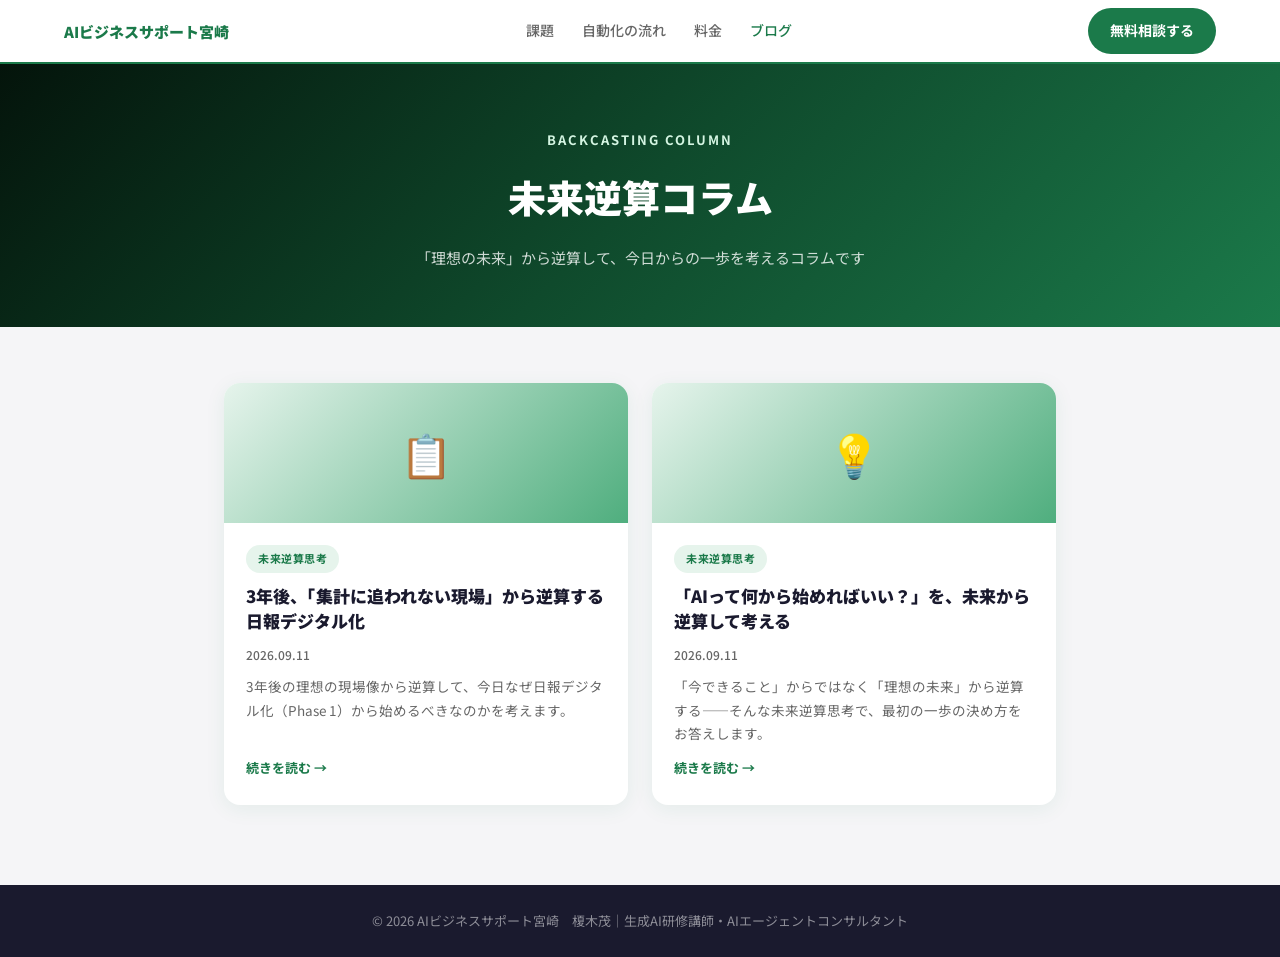
==== blog/index.html @ d74775a8 "ブログ機能を追加し、サイト配色をグリーン基調に変更 未来逆算思考をテーマにしたコラム記事2本とブログ一覧ページを追加。 トップページのブランドカラーもピンクからグリーンに統一。  Co-Authore" ====
<!DOCTYPE html>
<html lang="ja">
<head>
  <meta charset="UTF-8">
  <meta name="viewport" content="width=device-width, initial-scale=1.0">
  <title>未来逆算コラム｜AIビジネスサポート宮崎</title>
  <meta name="description" content="理想の未来から逆算して、今日からの業務改善の一歩を考えるコラムです。AIビジネスサポート宮崎 榎木茂｜宮崎・都城">
  <link rel="preconnect" href="https://fonts.googleapis.com">
  <link href="https://fonts.googleapis.com/css2?family=Noto+Sans+JP:wght@400;500;700;900&display=swap" rel="stylesheet">
  <style>
    :root {
      --brand: #1b7a4a;
      --brand2: #4fae7e;
      --light: #e6f4ec;
      --dark: #1a1a2e;
      --gray: #f5f5f7;
      --text: #333;
      --text2: #666;
    }
    * { margin: 0; padding: 0; box-sizing: border-box; }
    body { font-family: 'Noto Sans JP', sans-serif; color: var(--text); line-height: 1.8; background: var(--gray); }

    nav {
      position: sticky; top: 0; z-index: 100;
      background: rgba(255,255,255,0.95); backdrop-filter: blur(10px);
      border-bottom: 2px solid var(--brand);
      padding: 0 5%; display: flex; align-items: center; justify-content: space-between; height: 64px;
    }
    .nav-logo { font-weight: 900; font-size: 15px; color: var(--brand); text-decoration: none; }
    .nav-links { display: flex; gap: 28px; }
    .nav-links a { text-decoration: none; color: var(--text2); font-size: 14px; font-weight: 500; transition: color .2s; }
    .nav-links a:hover, .nav-links a.active { color: var(--brand); }
    .nav-cta {
      background: var(--brand); color: #fff; padding: 10px 22px; border-radius: 999px;
      text-decoration: none; font-size: 14px; font-weight: 700; transition: opacity .2s;
    }
    .nav-cta:hover { opacity: .85; }

    .blog-hero {
      background: linear-gradient(135deg, #04140b 0%, #0f4a2c 50%, #1b7a4a 100%);
      color: #fff; padding: 64px 5% 56px; text-align: center;
    }
    .blog-hero .section-label { color: #d4f5e2; }
    .blog-hero h1 { font-size: clamp(24px, 5vw, 38px); font-weight: 900; margin-bottom: 12px; }
    .blog-hero p { font-size: 15px; color: rgba(255,255,255,.8); }

    .section-label {
      text-align: center; font-size: 13px; font-weight: 700; color: var(--brand);
      letter-spacing: .15em; text-transform: uppercase; margin-bottom: 12px;
    }

    main { max-width: 960px; margin: 0 auto; padding: 56px 5% 80px; }

    .post-grid { display: grid; grid-template-columns: repeat(auto-fit, minmax(260px, 1fr)); gap: 24px; }
    .post-card {
      background: #fff; border-radius: 16px; overflow: hidden; text-decoration: none; color: inherit;
      box-shadow: 0 4px 20px rgba(27,122,74,.08); transition: transform .2s, box-shadow .2s;
      display: flex; flex-direction: column;
    }
    .post-card:hover { transform: translateY(-4px); box-shadow: 0 10px 30px rgba(27,122,74,.16); }
    .post-thumb {
      height: 140px; background: linear-gradient(135deg, var(--light), var(--brand2));
      display: flex; align-items: center; justify-content: center; font-size: 42px;
    }
    .post-body { padding: 22px 22px 26px; display: flex; flex-direction: column; gap: 10px; flex: 1; }
    .post-tag {
      align-self: flex-start; background: var(--light); color: var(--brand);
      font-size: 11px; font-weight: 700; letter-spacing: .05em; padding: 4px 12px; border-radius: 999px;
    }
    .post-title { font-size: 17px; font-weight: 900; color: var(--dark); line-height: 1.5; }
    .post-date { font-size: 12px; color: var(--text2); font-weight: 500; }
    .post-excerpt { font-size: 13.5px; color: var(--text2); line-height: 1.75; flex: 1; }
    .post-more { font-size: 13px; font-weight: 700; color: var(--brand); }

    footer {
      background: var(--dark); color: rgba(255,255,255,.5); text-align: center;
      padding: 24px 5%; font-size: 13px;
    }
    footer a { color: rgba(255,255,255,.7); }

    @media (max-width: 640px) {
      .nav-links { display: none; }
    }
  </style>
</head>
<body>

<!--
  記事の追加方法（今後、記事ファイルを増やすときのメモ）
  1. blog/posts/ に新しいHTMLファイルを作る（blog/posts/sample-post.html をコピーして編集するのが早い）
  2. このファイル（blog/index.html）の <div class="post-grid"> 内に
     <a class="post-card">...</a> ブロックを1つ追加し、posts/ファイル名.html にリンクする
  新しい記事ほど上（先頭）に追加する。
-->

<nav>
  <a href="../index.html" class="nav-logo">AIビジネスサポート宮崎</a>
  <div class="nav-links">
    <a href="../index.html#pain">課題</a>
    <a href="../index.html#solution">自動化の流れ</a>
    <a href="../index.html#pricing">料金</a>
    <a href="index.html" class="active">ブログ</a>
  </div>
  <a href="../index.html#cta" class="nav-cta">無料相談する</a>
</nav>

<section class="blog-hero">
  <div class="section-label">BACKCASTING COLUMN</div>
  <h1>未来逆算コラム</h1>
  <p>「理想の未来」から逆算して、今日からの一歩を考えるコラムです</p>
</section>

<main>
  <div class="post-grid">

    <a class="post-card" href="posts/aichokunyu-jireishoukai.html">
      <div class="post-thumb">📋</div>
      <div class="post-body">
        <span class="post-tag">未来逆算思考</span>
        <h2 class="post-title">3年後、「集計に追われない現場」から逆算する日報デジタル化</h2>
        <p class="post-date">2026.09.11</p>
        <p class="post-excerpt">3年後の理想の現場像から逆算して、今日なぜ日報デジタル化（Phase 1）から始めるべきなのかを考えます。</p>
        <span class="post-more">続きを読む →</span>
      </div>
    </a>

    <a class="post-card" href="posts/ai-hajimekata.html">
      <div class="post-thumb">💡</div>
      <div class="post-body">
        <span class="post-tag">未来逆算思考</span>
        <h2 class="post-title">「AIって何から始めればいい？」を、未来から逆算して考える</h2>
        <p class="post-date">2026.09.11</p>
        <p class="post-excerpt">「今できること」からではなく「理想の未来」から逆算する——そんな未来逆算思考で、最初の一歩の決め方をお答えします。</p>
        <span class="post-more">続きを読む →</span>
      </div>
    </a>

  </div>
</main>

<footer>
  <p>© 2026 AIビジネスサポート宮崎　榎木茂｜生成AI研修講師・AIエージェントコンサルタント</p>
</footer>

</body>
</html>
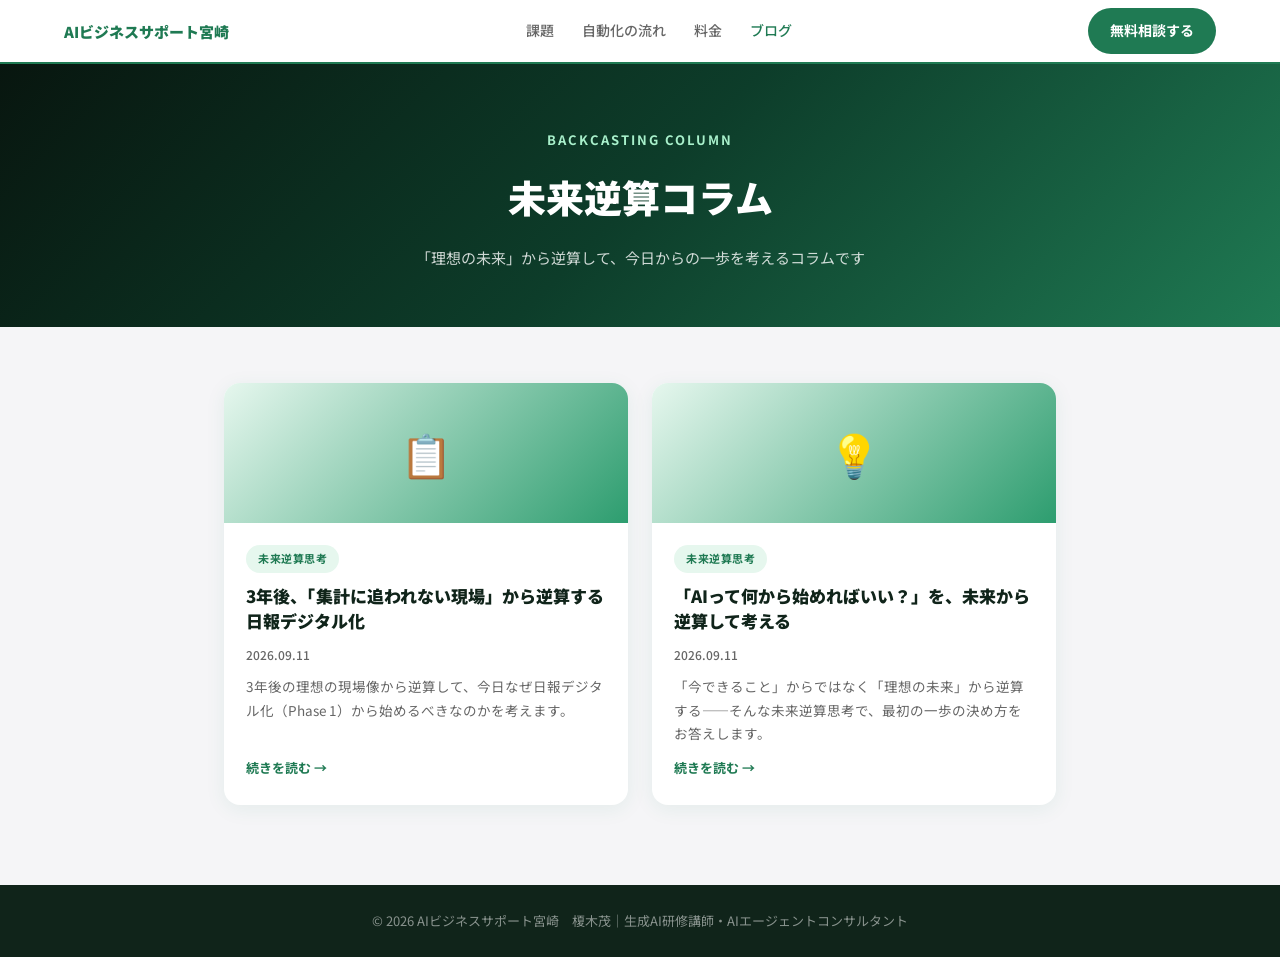
==== commit 45eb77a4: "リモートのLINE連携・構造化データ更新とブログ機能をマージ コンフリクトしたブランドカラーはリモート側の値（#1f7a53系）に統一し、 ブログ側の配色もそれに合わせて揃えた。  Co-Author" ====
--- a/blog/index.html
+++ b/blog/index.html
@@ -9,10 +9,10 @@
   <link href="https://fonts.googleapis.com/css2?family=Noto+Sans+JP:wght@400;500;700;900&display=swap" rel="stylesheet">
   <style>
     :root {
-      --brand: #1b7a4a;
-      --brand2: #4fae7e;
-      --light: #e6f4ec;
-      --dark: #1a1a2e;
+      --brand: #1f7a53;
+      --brand2: #2d9d6f;
+      --light: #e6f7ee;
+      --dark: #10241a;
       --gray: #f5f5f7;
       --text: #333;
       --text2: #666;
@@ -37,10 +37,10 @@
     .nav-cta:hover { opacity: .85; }
 
     .blog-hero {
-      background: linear-gradient(135deg, #04140b 0%, #0f4a2c 50%, #1b7a4a 100%);
+      background: linear-gradient(135deg, #08160f 0%, #0d3d2a 50%, #1f7a53 100%);
       color: #fff; padding: 64px 5% 56px; text-align: center;
     }
-    .blog-hero .section-label { color: #d4f5e2; }
+    .blog-hero .section-label { color: #a8f0cb; }
     .blog-hero h1 { font-size: clamp(24px, 5vw, 38px); font-weight: 900; margin-bottom: 12px; }
     .blog-hero p { font-size: 15px; color: rgba(255,255,255,.8); }
 
@@ -54,10 +54,10 @@
     .post-grid { display: grid; grid-template-columns: repeat(auto-fit, minmax(260px, 1fr)); gap: 24px; }
     .post-card {
       background: #fff; border-radius: 16px; overflow: hidden; text-decoration: none; color: inherit;
-      box-shadow: 0 4px 20px rgba(27,122,74,.08); transition: transform .2s, box-shadow .2s;
+      box-shadow: 0 4px 20px rgba(31,122,83,.08); transition: transform .2s, box-shadow .2s;
       display: flex; flex-direction: column;
     }
-    .post-card:hover { transform: translateY(-4px); box-shadow: 0 10px 30px rgba(27,122,74,.16); }
+    .post-card:hover { transform: translateY(-4px); box-shadow: 0 10px 30px rgba(31,122,83,.16); }
     .post-thumb {
       height: 140px; background: linear-gradient(135deg, var(--light), var(--brand2));
       display: flex; align-items: center; justify-content: center; font-size: 42px;
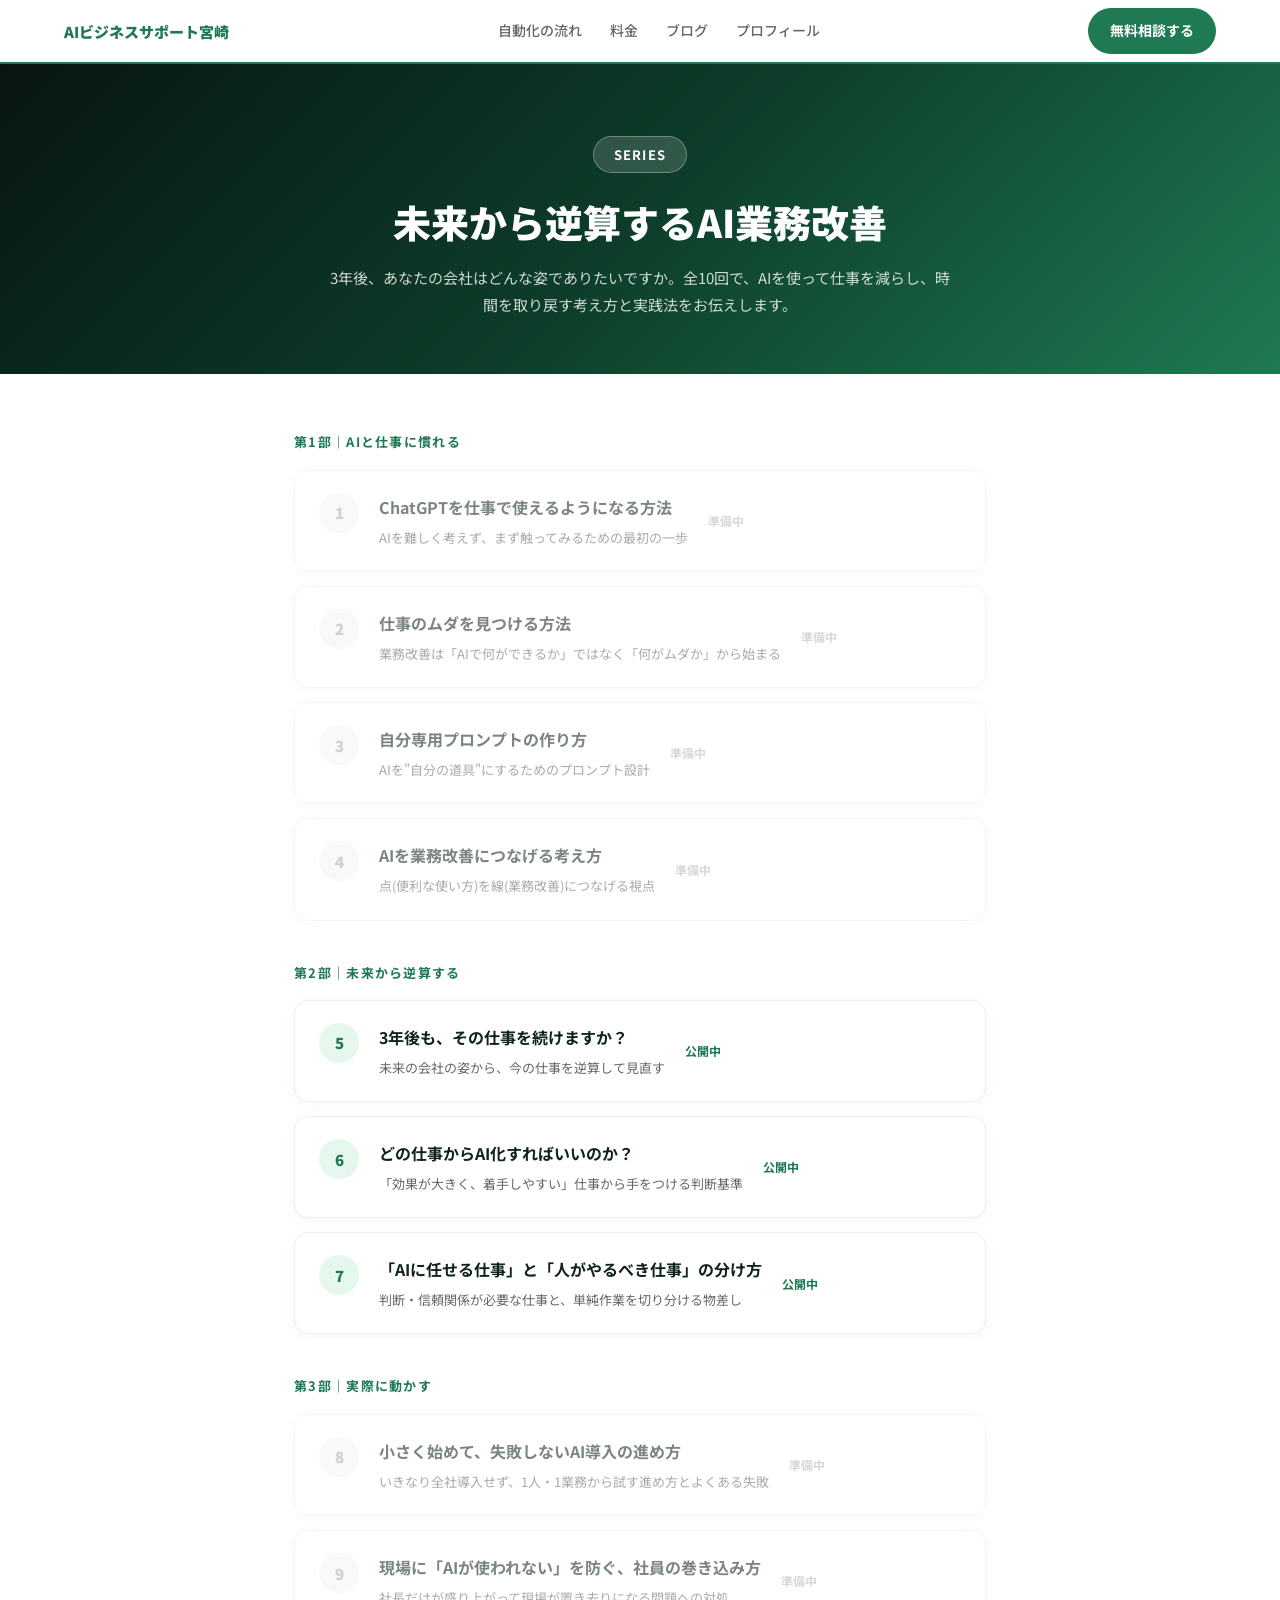
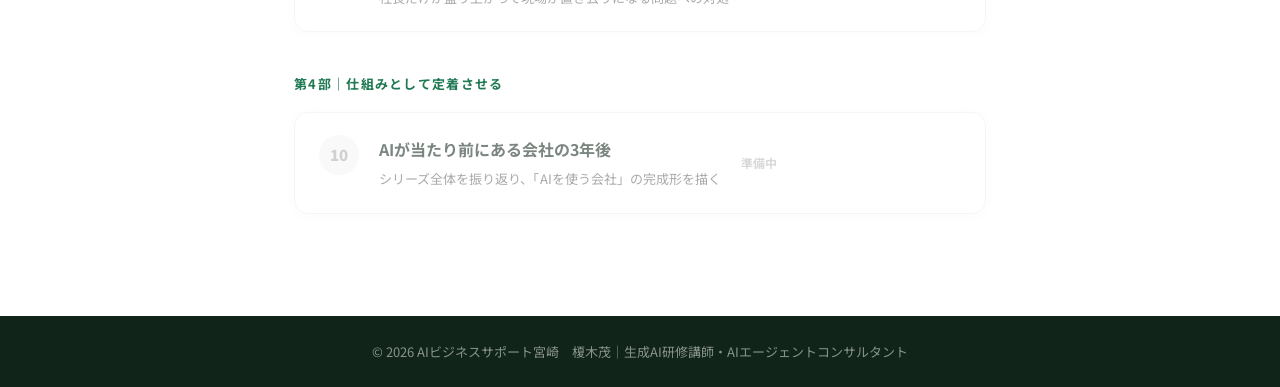
==== commit e5124475: "ブログ機能を追加し、シリーズ記事(第5〜7回)を公開 - /blog/ にシリーズ一覧ページと記事詳細ページを新設 - 第5回「3年後も、その仕事を続けますか？」 - 第6回「どの仕事からAI化すれば" ====
--- a/blog/index.html
+++ b/blog/index.html
@@ -3,8 +3,8 @@
 <head>
   <meta charset="UTF-8">
   <meta name="viewport" content="width=device-width, initial-scale=1.0">
-  <title>未来逆算コラム｜AIビジネスサポート宮崎</title>
-  <meta name="description" content="理想の未来から逆算して、今日からの業務改善の一歩を考えるコラムです。AIビジネスサポート宮崎 榎木茂｜宮崎・都城">
+  <title>ブログ｜AIビジネスサポート宮崎</title>
+  <meta name="description" content="未来から逆算するAI業務改善シリーズ。中小企業がAIで仕事を減らし、時間を取り戻すための考え方と実践法を、全10回でお伝えします。">
   <link rel="preconnect" href="https://fonts.googleapis.com">
   <link href="https://fonts.googleapis.com/css2?family=Noto+Sans+JP:wght@400;500;700;900&display=swap" rel="stylesheet">
   <style>
@@ -18,7 +18,7 @@
       --text2: #666;
     }
     * { margin: 0; padding: 0; box-sizing: border-box; }
-    body { font-family: 'Noto Sans JP', sans-serif; color: var(--text); line-height: 1.8; background: var(--gray); }
+    body { font-family: 'Noto Sans JP', sans-serif; color: var(--text); line-height: 1.8; background: #fff; }
 
     nav {
       position: sticky; top: 0; z-index: 100;
@@ -29,114 +29,164 @@
     .nav-logo { font-weight: 900; font-size: 15px; color: var(--brand); text-decoration: none; }
     .nav-links { display: flex; gap: 28px; }
     .nav-links a { text-decoration: none; color: var(--text2); font-size: 14px; font-weight: 500; transition: color .2s; }
-    .nav-links a:hover, .nav-links a.active { color: var(--brand); }
+    .nav-links a:hover { color: var(--brand); }
     .nav-cta {
       background: var(--brand); color: #fff; padding: 10px 22px; border-radius: 999px;
       text-decoration: none; font-size: 14px; font-weight: 700; transition: opacity .2s;
     }
     .nav-cta:hover { opacity: .85; }
+    @media (max-width: 640px) { .nav-links { display: none; } }
 
     .blog-hero {
       background: linear-gradient(135deg, #08160f 0%, #0d3d2a 50%, #1f7a53 100%);
-      color: #fff; padding: 64px 5% 56px; text-align: center;
+      color: #fff; padding: 72px 5% 56px; text-align: center;
     }
-    .blog-hero .section-label { color: #a8f0cb; }
-    .blog-hero h1 { font-size: clamp(24px, 5vw, 38px); font-weight: 900; margin-bottom: 12px; }
-    .blog-hero p { font-size: 15px; color: rgba(255,255,255,.8); }
+    .blog-hero .eyebrow {
+      display: inline-block; background: rgba(255,255,255,.15); border: 1px solid rgba(255,255,255,.3);
+      border-radius: 999px; padding: 6px 20px; font-size: 13px; font-weight: 700;
+      letter-spacing: .1em; margin-bottom: 20px;
+    }
+    .blog-hero h1 { font-size: clamp(24px, 5vw, 38px); font-weight: 900; line-height: 1.5; margin-bottom: 14px; }
+    .blog-hero p { font-size: 15px; color: rgba(255,255,255,.8); max-width: 620px; margin: 0 auto; }
 
-    .section-label {
-      text-align: center; font-size: 13px; font-weight: 700; color: var(--brand);
-      letter-spacing: .15em; text-transform: uppercase; margin-bottom: 12px;
+    .series-list { max-width: 820px; margin: 0 auto; padding: 56px 5% 88px; }
+    .series-part { font-size: 13px; font-weight: 700; color: var(--brand); letter-spacing: .1em; margin: 40px 0 16px; }
+    .series-part:first-child { margin-top: 0; }
+
+    .post-card {
+      display: flex; gap: 20px; align-items: flex-start;
+      background: #fff; border: 1px solid #eee; border-radius: 14px;
+      padding: 22px 24px; margin-bottom: 14px; text-decoration: none;
+      box-shadow: 0 2px 12px rgba(31,122,83,.05); transition: box-shadow .2s, transform .2s;
     }
-
-    main { max-width: 960px; margin: 0 auto; padding: 56px 5% 80px; }
-
-    .post-grid { display: grid; grid-template-columns: repeat(auto-fit, minmax(260px, 1fr)); gap: 24px; }
-    .post-card {
-      background: #fff; border-radius: 16px; overflow: hidden; text-decoration: none; color: inherit;
-      box-shadow: 0 4px 20px rgba(31,122,83,.08); transition: transform .2s, box-shadow .2s;
-      display: flex; flex-direction: column;
+    .post-card.available:hover { box-shadow: 0 8px 24px rgba(31,122,83,.12); transform: translateY(-2px); }
+    .post-card.disabled { opacity: .55; cursor: default; }
+    .post-num {
+      flex-shrink: 0; width: 40px; height: 40px; border-radius: 50%;
+      background: var(--light); color: var(--brand); font-weight: 900; font-size: 15px;
+      display: flex; align-items: center; justify-content: center;
     }
-    .post-card:hover { transform: translateY(-4px); box-shadow: 0 10px 30px rgba(31,122,83,.16); }
-    .post-thumb {
-      height: 140px; background: linear-gradient(135deg, var(--light), var(--brand2));
-      display: flex; align-items: center; justify-content: center; font-size: 42px;
-    }
-    .post-body { padding: 22px 22px 26px; display: flex; flex-direction: column; gap: 10px; flex: 1; }
-    .post-tag {
-      align-self: flex-start; background: var(--light); color: var(--brand);
-      font-size: 11px; font-weight: 700; letter-spacing: .05em; padding: 4px 12px; border-radius: 999px;
-    }
-    .post-title { font-size: 17px; font-weight: 900; color: var(--dark); line-height: 1.5; }
-    .post-date { font-size: 12px; color: var(--text2); font-weight: 500; }
-    .post-excerpt { font-size: 13.5px; color: var(--text2); line-height: 1.75; flex: 1; }
-    .post-more { font-size: 13px; font-weight: 700; color: var(--brand); }
+    .post-card.disabled .post-num { background: var(--gray); color: #aaa; }
+    .post-title { font-size: 16px; font-weight: 700; color: var(--dark); margin-bottom: 4px; }
+    .post-desc { font-size: 13px; color: var(--text2); }
+    .post-status { font-size: 12px; font-weight: 700; color: #bbb; flex-shrink: 0; align-self: center; }
 
     footer {
       background: var(--dark); color: rgba(255,255,255,.5); text-align: center;
       padding: 24px 5%; font-size: 13px;
     }
-    footer a { color: rgba(255,255,255,.7); }
-
-    @media (max-width: 640px) {
-      .nav-links { display: none; }
-    }
   </style>
 </head>
 <body>
 
-<!--
-  記事の追加方法（今後、記事ファイルを増やすときのメモ）
-  1. blog/posts/ に新しいHTMLファイルを作る（blog/posts/sample-post.html をコピーして編集するのが早い）
-  2. このファイル（blog/index.html）の <div class="post-grid"> 内に
-     <a class="post-card">...</a> ブロックを1つ追加し、posts/ファイル名.html にリンクする
-  新しい記事ほど上（先頭）に追加する。
--->
-
 <nav>
   <a href="../index.html" class="nav-logo">AIビジネスサポート宮崎</a>
   <div class="nav-links">
-    <a href="../index.html#pain">課題</a>
     <a href="../index.html#solution">自動化の流れ</a>
     <a href="../index.html#pricing">料金</a>
-    <a href="index.html" class="active">ブログ</a>
+    <a href="index.html">ブログ</a>
+    <a href="../index.html#profile">プロフィール</a>
   </div>
   <a href="../index.html#cta" class="nav-cta">無料相談する</a>
 </nav>
 
 <section class="blog-hero">
-  <div class="section-label">BACKCASTING COLUMN</div>
-  <h1>未来逆算コラム</h1>
-  <p>「理想の未来」から逆算して、今日からの一歩を考えるコラムです</p>
+  <div class="eyebrow">SERIES</div>
+  <h1>未来から逆算するAI業務改善</h1>
+  <p>3年後、あなたの会社はどんな姿でありたいですか。全10回で、AIを使って仕事を減らし、時間を取り戻す考え方と実践法をお伝えします。</p>
 </section>
 
-<main>
-  <div class="post-grid">
+<div class="series-list">
 
-    <a class="post-card" href="posts/aichokunyu-jireishoukai.html">
-      <div class="post-thumb">📋</div>
-      <div class="post-body">
-        <span class="post-tag">未来逆算思考</span>
-        <h2 class="post-title">3年後、「集計に追われない現場」から逆算する日報デジタル化</h2>
-        <p class="post-date">2026.09.11</p>
-        <p class="post-excerpt">3年後の理想の現場像から逆算して、今日なぜ日報デジタル化（Phase 1）から始めるべきなのかを考えます。</p>
-        <span class="post-more">続きを読む →</span>
-      </div>
-    </a>
+  <div class="series-part">第1部｜AIと仕事に慣れる</div>
+  <a class="post-card disabled">
+    <div class="post-num">1</div>
+    <div>
+      <div class="post-title">ChatGPTを仕事で使えるようになる方法</div>
+      <div class="post-desc">AIを難しく考えず、まず触ってみるための最初の一歩</div>
+    </div>
+    <div class="post-status">準備中</div>
+  </a>
+  <a class="post-card disabled">
+    <div class="post-num">2</div>
+    <div>
+      <div class="post-title">仕事のムダを見つける方法</div>
+      <div class="post-desc">業務改善は「AIで何ができるか」ではなく「何がムダか」から始まる</div>
+    </div>
+    <div class="post-status">準備中</div>
+  </a>
+  <a class="post-card disabled">
+    <div class="post-num">3</div>
+    <div>
+      <div class="post-title">自分専用プロンプトの作り方</div>
+      <div class="post-desc">AIを"自分の道具"にするためのプロンプト設計</div>
+    </div>
+    <div class="post-status">準備中</div>
+  </a>
+  <a class="post-card disabled">
+    <div class="post-num">4</div>
+    <div>
+      <div class="post-title">AIを業務改善につなげる考え方</div>
+      <div class="post-desc">点(便利な使い方)を線(業務改善)につなげる視点</div>
+    </div>
+    <div class="post-status">準備中</div>
+  </a>
 
-    <a class="post-card" href="posts/ai-hajimekata.html">
-      <div class="post-thumb">💡</div>
-      <div class="post-body">
-        <span class="post-tag">未来逆算思考</span>
-        <h2 class="post-title">「AIって何から始めればいい？」を、未来から逆算して考える</h2>
-        <p class="post-date">2026.09.11</p>
-        <p class="post-excerpt">「今できること」からではなく「理想の未来」から逆算する——そんな未来逆算思考で、最初の一歩の決め方をお答えします。</p>
-        <span class="post-more">続きを読む →</span>
-      </div>
-    </a>
+  <div class="series-part">第2部｜未来から逆算する</div>
+  <a class="post-card available" href="post-05.html">
+    <div class="post-num">5</div>
+    <div>
+      <div class="post-title">3年後も、その仕事を続けますか？</div>
+      <div class="post-desc">未来の会社の姿から、今の仕事を逆算して見直す</div>
+    </div>
+    <div class="post-status" style="color:var(--brand);">公開中</div>
+  </a>
+  <a class="post-card available" href="post-06.html">
+    <div class="post-num">6</div>
+    <div>
+      <div class="post-title">どの仕事からAI化すればいいのか？</div>
+      <div class="post-desc">「効果が大きく、着手しやすい」仕事から手をつける判断基準</div>
+    </div>
+    <div class="post-status" style="color:var(--brand);">公開中</div>
+  </a>
+  <a class="post-card available" href="post-07.html">
+    <div class="post-num">7</div>
+    <div>
+      <div class="post-title">「AIに任せる仕事」と「人がやるべき仕事」の分け方</div>
+      <div class="post-desc">判断・信頼関係が必要な仕事と、単純作業を切り分ける物差し</div>
+    </div>
+    <div class="post-status" style="color:var(--brand);">公開中</div>
+  </a>
 
-  </div>
-</main>
+  <div class="series-part">第3部｜実際に動かす</div>
+  <a class="post-card disabled">
+    <div class="post-num">8</div>
+    <div>
+      <div class="post-title">小さく始めて、失敗しないAI導入の進め方</div>
+      <div class="post-desc">いきなり全社導入せず、1人・1業務から試す進め方とよくある失敗</div>
+    </div>
+    <div class="post-status">準備中</div>
+  </a>
+  <a class="post-card disabled">
+    <div class="post-num">9</div>
+    <div>
+      <div class="post-title">現場に「AIが使われない」を防ぐ、社員の巻き込み方</div>
+      <div class="post-desc">社長だけが盛り上がって現場が置き去りになる問題への対処</div>
+    </div>
+    <div class="post-status">準備中</div>
+  </a>
+
+  <div class="series-part">第4部｜仕組みとして定着させる</div>
+  <a class="post-card disabled">
+    <div class="post-num">10</div>
+    <div>
+      <div class="post-title">AIが当たり前にある会社の3年後</div>
+      <div class="post-desc">シリーズ全体を振り返り、「AIを使う会社」の完成形を描く</div>
+    </div>
+    <div class="post-status">準備中</div>
+  </a>
+
+</div>
 
 <footer>
   <p>© 2026 AIビジネスサポート宮崎　榎木茂｜生成AI研修講師・AIエージェントコンサルタント</p>
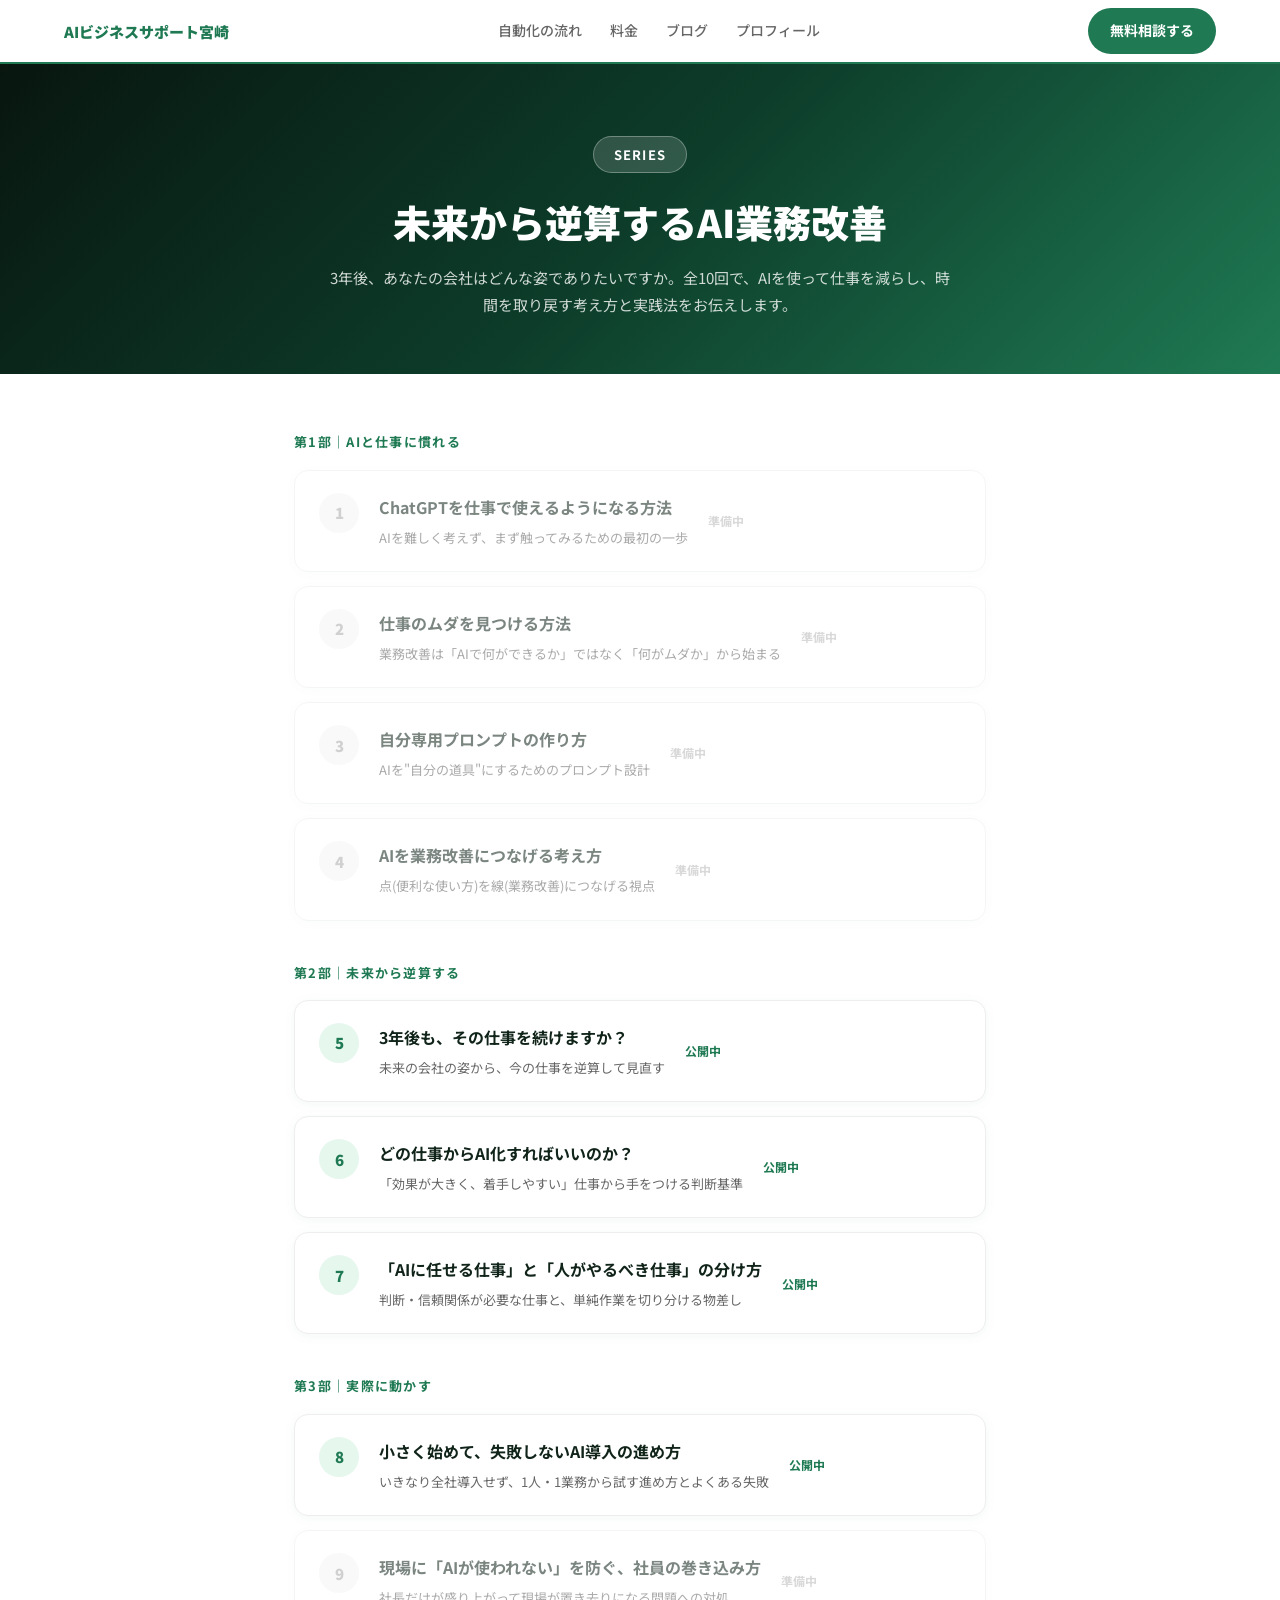
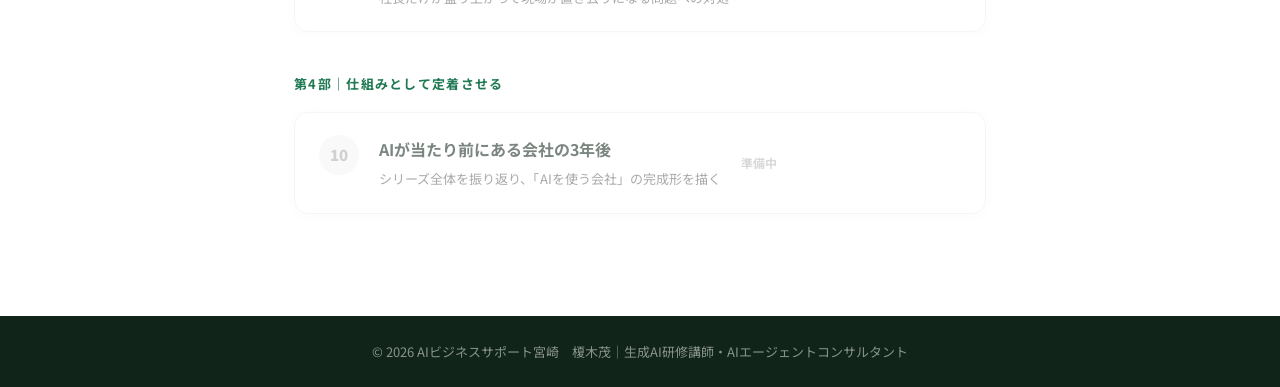
==== commit b1381a71: "第8回記事を追加「小さく始めて、失敗しないAI導入の進め方」 - /blog/post-08.html を新設(目次リンク・ステップ解説付き) - 第7回の次回予告に第8回へのリンクを追加 - ブログ" ====
--- a/blog/index.html
+++ b/blog/index.html
@@ -159,13 +159,13 @@
   </a>
 
   <div class="series-part">第3部｜実際に動かす</div>
-  <a class="post-card disabled">
+  <a class="post-card available" href="post-08.html">
     <div class="post-num">8</div>
     <div>
       <div class="post-title">小さく始めて、失敗しないAI導入の進め方</div>
       <div class="post-desc">いきなり全社導入せず、1人・1業務から試す進め方とよくある失敗</div>
     </div>
-    <div class="post-status">準備中</div>
+    <div class="post-status" style="color:var(--brand);">公開中</div>
   </a>
   <a class="post-card disabled">
     <div class="post-num">9</div>
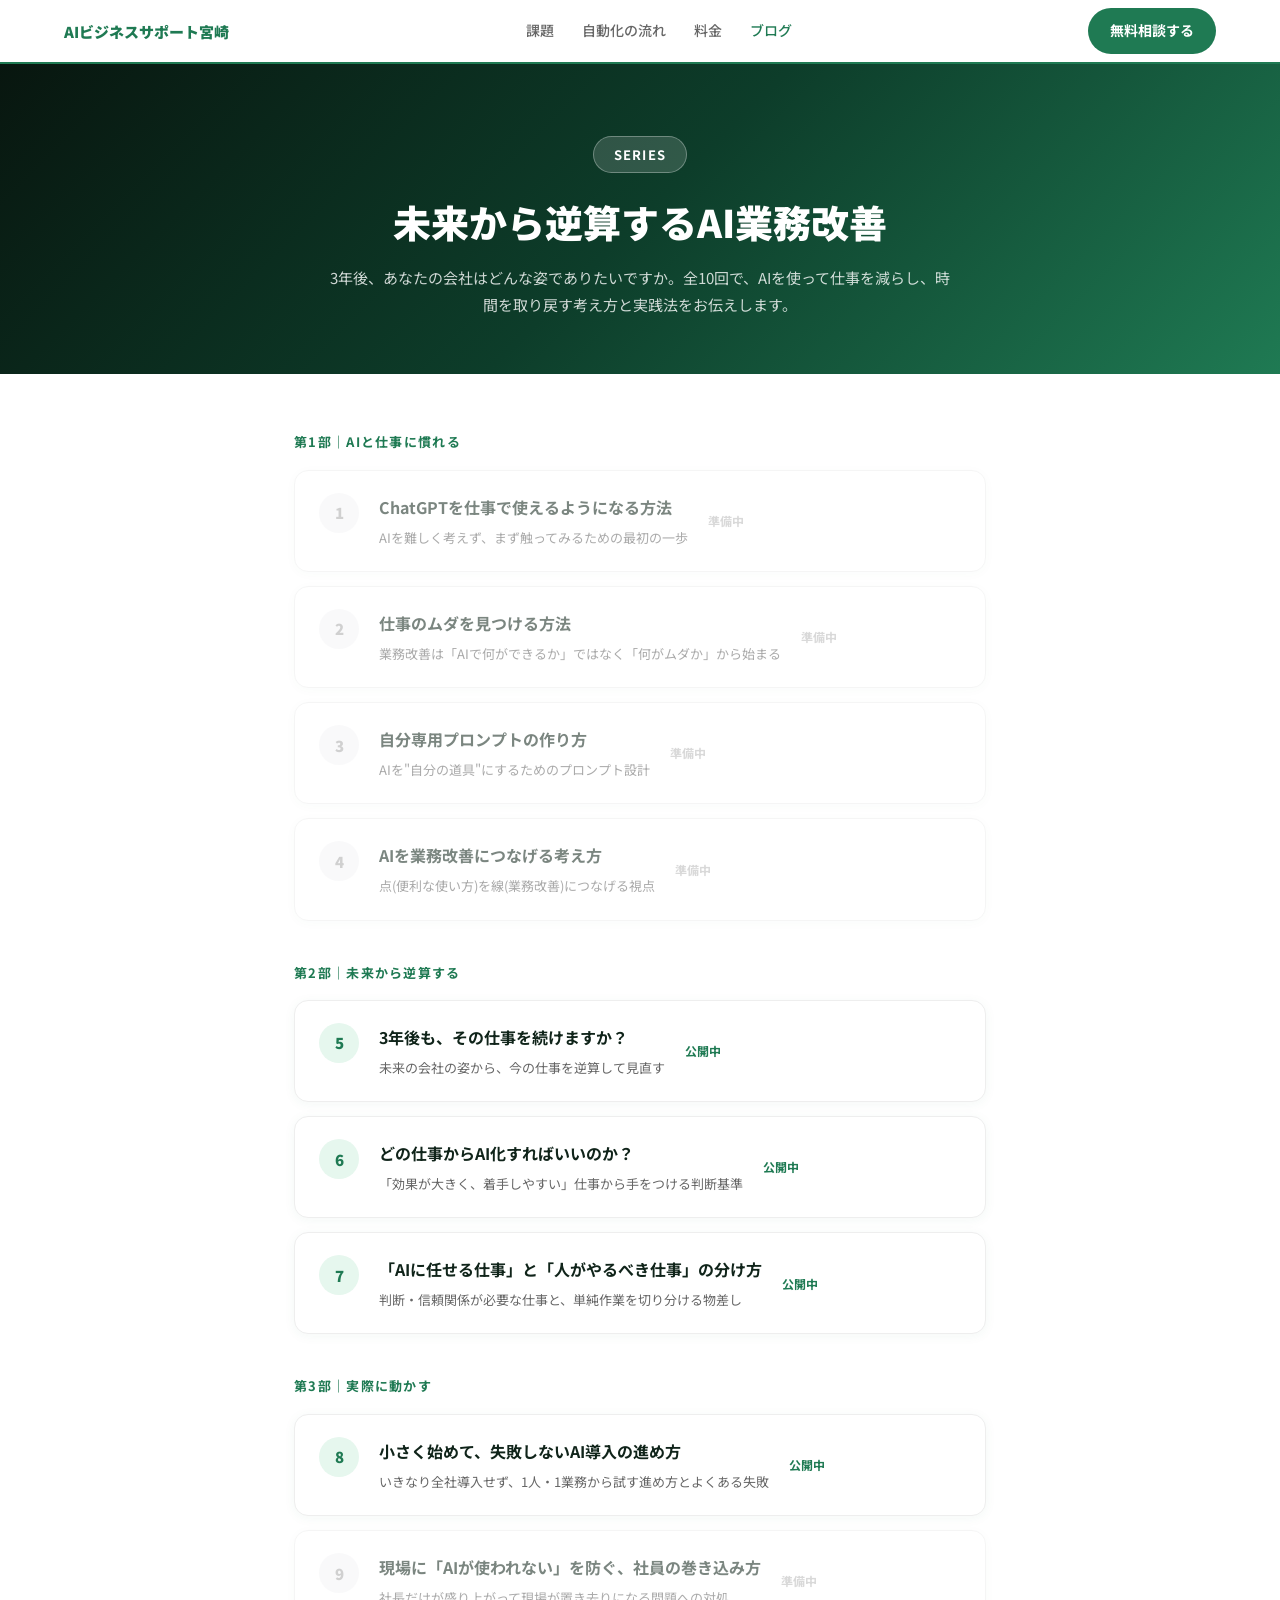
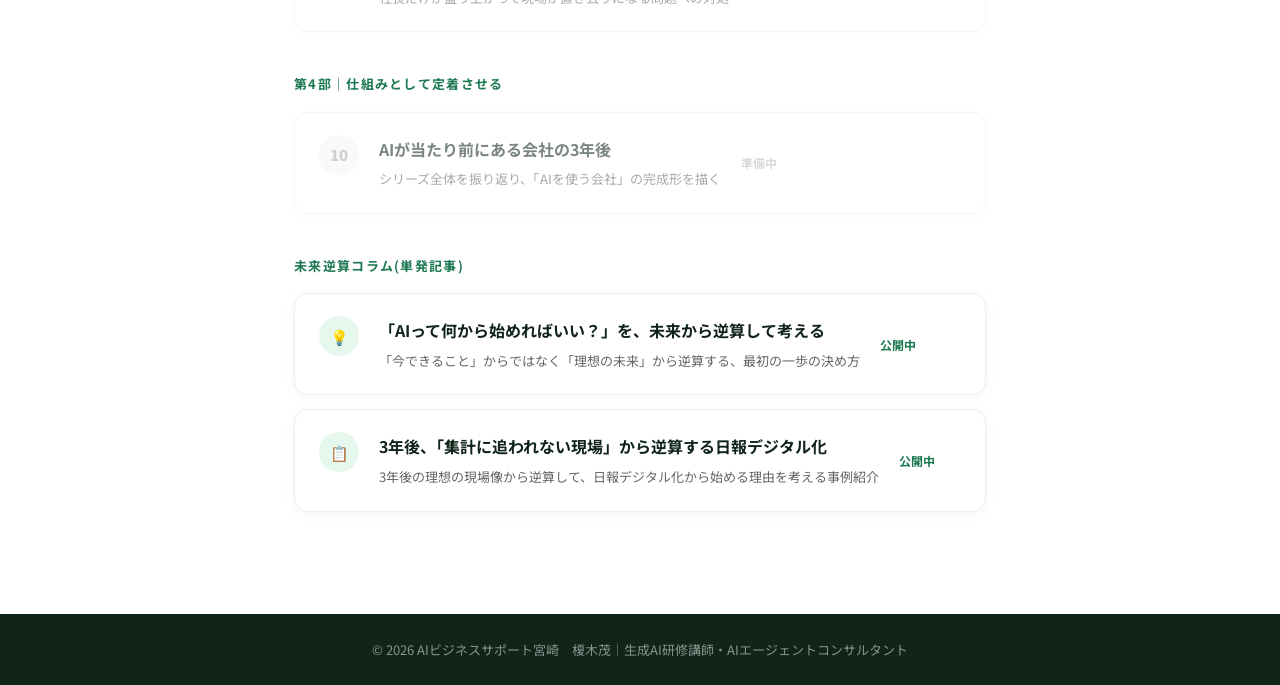
==== commit fd98905a: "Merge remote-tracking branch 'origin/main' into claude/ai-business-improvement-backcast-0t1mv6 # Con" ====
--- a/blog/index.html
+++ b/blog/index.html
@@ -4,7 +4,7 @@
   <meta charset="UTF-8">
   <meta name="viewport" content="width=device-width, initial-scale=1.0">
   <title>ブログ｜AIビジネスサポート宮崎</title>
-  <meta name="description" content="未来から逆算するAI業務改善シリーズ。中小企業がAIで仕事を減らし、時間を取り戻すための考え方と実践法を、全10回でお伝えします。">
+  <meta name="description" content="未来から逆算するAI業務改善シリーズと、未来逆算コラム。中小企業がAIで仕事を減らし、時間を取り戻すための考え方と実践法をお伝えします。">
   <link rel="preconnect" href="https://fonts.googleapis.com">
   <link href="https://fonts.googleapis.com/css2?family=Noto+Sans+JP:wght@400;500;700;900&display=swap" rel="stylesheet">
   <style>
@@ -29,7 +29,7 @@
     .nav-logo { font-weight: 900; font-size: 15px; color: var(--brand); text-decoration: none; }
     .nav-links { display: flex; gap: 28px; }
     .nav-links a { text-decoration: none; color: var(--text2); font-size: 14px; font-weight: 500; transition: color .2s; }
-    .nav-links a:hover { color: var(--brand); }
+    .nav-links a:hover, .nav-links a.active { color: var(--brand); }
     .nav-cta {
       background: var(--brand); color: #fff; padding: 10px 22px; border-radius: 999px;
       text-decoration: none; font-size: 14px; font-weight: 700; transition: opacity .2s;
@@ -75,6 +75,7 @@
       background: var(--dark); color: rgba(255,255,255,.5); text-align: center;
       padding: 24px 5%; font-size: 13px;
     }
+    footer a { color: rgba(255,255,255,.7); }
   </style>
 </head>
 <body>
@@ -82,10 +83,10 @@
 <nav>
   <a href="../index.html" class="nav-logo">AIビジネスサポート宮崎</a>
   <div class="nav-links">
+    <a href="../index.html#pain">課題</a>
     <a href="../index.html#solution">自動化の流れ</a>
     <a href="../index.html#pricing">料金</a>
-    <a href="index.html">ブログ</a>
-    <a href="../index.html#profile">プロフィール</a>
+    <a href="index.html" class="active">ブログ</a>
   </div>
   <a href="../index.html#cta" class="nav-cta">無料相談する</a>
 </nav>
@@ -186,6 +187,24 @@
     <div class="post-status">準備中</div>
   </a>
 
+  <div class="series-part">未来逆算コラム(単発記事)</div>
+  <a class="post-card available" href="posts/ai-hajimekata.html">
+    <div class="post-num">💡</div>
+    <div>
+      <div class="post-title">「AIって何から始めればいい？」を、未来から逆算して考える</div>
+      <div class="post-desc">「今できること」からではなく「理想の未来」から逆算する、最初の一歩の決め方</div>
+    </div>
+    <div class="post-status" style="color:var(--brand);">公開中</div>
+  </a>
+  <a class="post-card available" href="posts/aichokunyu-jireishoukai.html">
+    <div class="post-num">📋</div>
+    <div>
+      <div class="post-title">3年後、「集計に追われない現場」から逆算する日報デジタル化</div>
+      <div class="post-desc">3年後の理想の現場像から逆算して、日報デジタル化から始める理由を考える事例紹介</div>
+    </div>
+    <div class="post-status" style="color:var(--brand);">公開中</div>
+  </a>
+
 </div>
 
 <footer>
